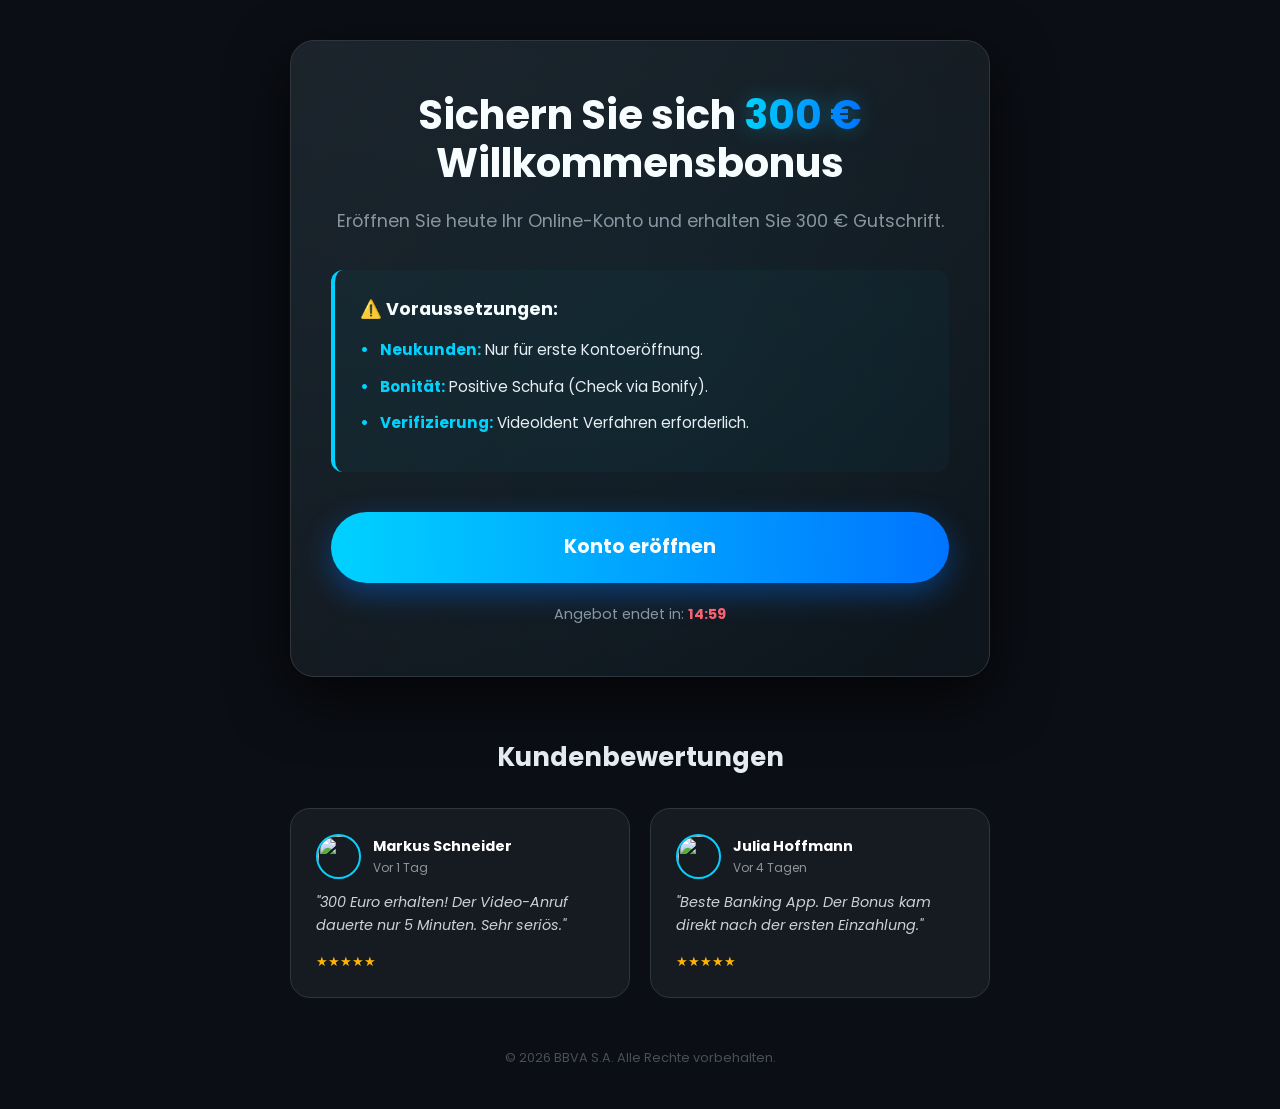
==== index.html @ 70d52c2c "Update index.html" ====
<!DOCTYPE html>
<html lang="de">
<head>
    <meta charset="UTF-8">
    <meta name="viewport" content="width=device-width, initial-scale=1.0, maximum-scale=1.0, user-scalable=no">
    <title>BBVA - Bonusaktion 300€</title>
    <link href="https://fonts.googleapis.com/css2?family=Poppins:wght@300;400;600;700&display=swap" rel="stylesheet">
    <link rel="stylesheet" href="style.css">
</head>
<body>
    <div id="notification-container"></div>

    <div class="container">
    
        <main class="main-card">
            <h1 class="title">Sichern Sie sich <span class="highlight">300 €</span> Willkommensbonus</h1>
            <p class="description">Eröffnen Sie heute Ihr Online-Konto und erhalten Sie 300 € Gutschrift.</p>

            <div class="disclaimer-box">
                <h3>⚠️ Voraussetzungen:</h3>
                <ul>
                    <li><strong>Neukunden:</strong> Nur für erste Kontoeröffnung.</li>
                    <li><strong>Bonität:</strong> Positive Schufa (Check via Bonify).</li>
                    <li><strong>Verifizierung:</strong> VideoIdent Verfahren erforderlich.</li>
                </ul>
            </div>

            <div class="action-area">
                <a href="success.html" class="btn-primary">Konto eröffnen</a>
                <p class="timer">Angebot endet in: <span id="countdown">--:--</span></p>
            </div>
        </main>

        <section class="reviews-section">
            <h2 class="section-title">Kundenbewertungen</h2>
            <div class="reviews-grid">
                <div class="review-card">
                    <div class="review-header">
                        <img src="https://i.pravatar.cc/150?u=markus" class="avatar">
                        <div class="author-info">
                            <p class="review-author">Markus Schneider</p>
                            <p class="review-date">Vor 1 Tag</p>
                        </div>
                    </div>
                    <p class="review-text">"300 Euro erhalten! Der Video-Anruf dauerte nur 5 Minuten. Sehr seriös."</p>
                    <div class="stars">★★★★★</div>
                </div>

                <div class="review-card">
                    <div class="review-header">
                        <img src="https://i.pravatar.cc/150?u=julia" class="avatar">
                        <div class="author-info">
                            <p class="review-author">Julia Hoffmann</p>
                            <p class="review-date">Vor 4 Tagen</p>
                        </div>
                    </div>
                    <p class="review-text">"Beste Banking App. Der Bonus kam direkt nach der ersten Einzahlung."</p>
                    <div class="stars">★★★★★</div>
                </div>
            </div>
        </section>

        <footer class="footer">
            <p>© 2026 BBVA S.A. Alle Rechte vorbehalten.</p>
        </footer>
    </div>

    <script>
        // Таймер с памятью
        function startTimer() {
            const display = document.querySelector('#countdown');
            const duration = 15 * 60;
            let endTime = localStorage.getItem('bbva_timer_end');
            let now = Math.floor(Date.now() / 1000);

            if (!endTime || now > endTime) {
                endTime = now + duration;
                localStorage.setItem('bbva_timer_end', endTime);
            }

            setInterval(() => {
                now = Math.floor(Date.now() / 1000);
                let remaining = endTime - now;
                if (remaining <= 0) { endTime = now + duration; localStorage.setItem('bbva_timer_end', endTime); remaining = duration; }
                let min = Math.floor(remaining / 60);
                let sec = remaining % 60;
                display.textContent = (min < 10 ? "0"+min : min) + ":" + (sec < 10 ? "0"+sec : sec);
            }, 1000);
        }

        // Редкие уведомления с рандомным интервалом
        const users = [
            {name: "Andreas Wagner", img: "a1"}, {name: "Thomas Müller", img: "a2"},
            {name: "Sabine Koch", img: "a3"}, {name: "Lukas Weber", img: "a4"}
        ];

        function showNotification() {
            const container = document.getElementById('notification-container');
            if (container.childElementCount > 0) return;

            const user = users[Math.floor(Math.random() * users.length)];
            const toast = document.createElement('div');
            toast.className = 'toast';
            toast.innerHTML = `
                <div class="toast-content">
                    <img src="https://i.pravatar.cc/150?u=${user.img}" class="toast-avatar">
                    <div><strong>${user.name}</strong><br><span style="font-size:0.7rem;color:#8b949e">Bonus +300€ erhalten</span></div>
                </div>`;
            container.appendChild(toast);
            setTimeout(() => toast.classList.add('show'), 100);
            setTimeout(() => { toast.classList.remove('show'); setTimeout(() => toast.remove(), 500); }, 4000);

            // Рандомная пауза перед следующим уведомлением (от 20 до 50 секунд)
            setTimeout(showNotification, Math.floor(Math.random() * 30000) + 20000);
        }

        window.onload = () => { startTimer(); setTimeout(showNotification, 5000); };
    </script>
</body>
</html>
---- style.css ----
/* BBVA PROFESSIONAL DARK THEME 
   Optimized for Mobile & Desktop
*/

/* 1. ОБНУЛЕНИЕ И ОСНОВА */
* {
    margin: 0;
    padding: 0;
    box-sizing: border-box;
    -webkit-tap-highlight-color: transparent;
}

:root {
    --bg-color: #0b0e14;
    --card-bg: #161b22;
    --accent-blue: #00d2ff;
    --dark-blue: #0072ff;
    --text-main: #e6edf3;
    --text-dim: #8b949e;
    --border-color: #30363d;
    --success-green: #25d366;
    --error-red: #ff5f6d;
}

body {
    font-family: 'Poppins', sans-serif;
    background-color: var(--bg-color);
    color: var(--text-main);
    line-height: 1.6;
    display: flex;
    justify-content: center;
    min-height: 100vh;
    padding: 40px 20px;
}

/* 2. КОНТЕЙНЕР */
.container {
    width: 100%;
    max-width: 700px;
    animation: fadeIn 0.8s ease-out;
}

@keyframes fadeIn {
    from { opacity: 0; transform: translateY(10px); }
    to { opacity: 1; transform: translateY(0); }
}

.header {
    text-align: center;
    margin-bottom: 30px;
    display: flex;
    justify-content: center;
    width: 100%;
}

.logo-img {
    width: 120px; /* Размер для компьютера */
    height: auto;
    filter: brightness(0) invert(1); /* Делает логотип чисто белым */
    display: block;
}

@media (max-width: 600px) {
    .logo-img {
        width: 100px; /* Чуть меньше для мобильных */
    }
}

.logo:hover {
    transform: scale(1.05);
}

/* 4. ГЛАВНАЯ КАРТОЧКА (Glassmorphism) */
.main-card {
    background: linear-gradient(145deg, #1c2128, #0d1117);
    border: 1px solid var(--border-color);
    border-radius: 24px;
    padding: 50px 40px;
    text-align: center;
    box-shadow: 0 20px 60px rgba(0, 0, 0, 0.7);
    position: relative;
    overflow: hidden;
}

/* Эффект блика на карточке */
.main-card::before {
    content: '';
    position: absolute;
    top: -50%;
    left: -50%;
    width: 200%;
    height: 200%;
    background: radial-gradient(circle, rgba(0, 210, 255, 0.05) 0%, transparent 70%);
    pointer-events: none;
}

/* 5. ТЕКСТ И ЗАГОЛОВКИ */
.title {
    font-size: 2.5rem;
    font-weight: 700;
    line-height: 1.2;
    margin-bottom: 20px;
    color: #fff;
}

.highlight {
    background: linear-gradient(90deg, var(--accent-blue), var(--dark-blue));
    -webkit-background-clip: text;
    -webkit-text-fill-color: transparent;
    filter: drop-shadow(0 0 10px rgba(0, 210, 255, 0.3));
}

.description {
    font-size: 1.1rem;
    color: var(--text-dim);
    margin-bottom: 35px;
}

/* 6. ИНСТРУКЦИЯ / ДИСКЛЕЙМЕР */
.disclaimer-box {
    background: rgba(0, 210, 255, 0.03);
    border-left: 4px solid var(--accent-blue);
    padding: 25px;
    margin-bottom: 40px;
    border-radius: 12px;
    text-align: left;
}

.disclaimer-box h3 {
    font-size: 1.1rem;
    color: #fff;
    margin-bottom: 15px;
    display: flex;
    align-items: center;
    gap: 10px;
}

.disclaimer-box ul {
    list-style: none;
}

.disclaimer-box li {
    margin-bottom: 12px;
    font-size: 0.95rem;
    color: var(--text-main);
    padding-left: 20px;
    position: relative;
}

.disclaimer-box li::before {
    content: '•';
    color: var(--accent-blue);
    position: absolute;
    left: 0;
    font-weight: bold;
}

.disclaimer-box li strong {
    color: var(--accent-blue);
}

.disclaimer-confirm {
    margin-top: 15px;
    font-size: 0.85rem;
    color: var(--text-dim);
    font-style: italic;
    border-top: 1px solid rgba(255,255,255,0.05);
    padding-top: 15px;
}

/* 7. КНОПКИ (Premium Neo-Style) */
.btn-primary {
    display: inline-flex;
    align-items: center;
    justify-content: center;
    padding: 20px 45px;
    font-size: 1.2rem;
    font-weight: 700;
    color: #fff;
    text-decoration: none;
    background: linear-gradient(90deg, var(--accent-blue), var(--dark-blue));
    border-radius: 100px;
    transition: all 0.4s cubic-bezier(0.175, 0.885, 0.32, 1.275);
    box-shadow: 0 10px 30px rgba(0, 114, 255, 0.4);
    border: none;
    cursor: pointer;
    width: 100%;
}

.btn-primary:hover {
    transform: translateY(-5px);
    box-shadow: 0 15px 45px rgba(0, 114, 255, 0.6);
}

.btn-primary:active {
    transform: translateY(-2px);
}

.timer {
    margin-top: 20px;
    font-size: 0.9rem;
    color: var(--text-dim);
}

#countdown {
    color: var(--error-red);
    font-weight: bold;
}

/* 8. ОТЗЫВЫ */
.reviews-section {
    margin-top: 60px;
}

.section-title {
    text-align: center;
    font-size: 1.6rem;
    margin-bottom: 30px;
}

.reviews-grid {
    display: grid;
    grid-template-columns: 1fr 1fr;
    gap: 20px;
}

.review-card {
    background: var(--card-bg);
    border: 1px solid var(--border-color);
    padding: 25px;
    border-radius: 20px;
    transition: 0.3s ease;
}

.review-card:hover {
    border-color: var(--accent-blue);
    background: #1c2128;
}

.review-text {
    font-size: 0.9rem;
    font-style: italic;
    color: #c9d1d9;
    margin-bottom: 15px;
}

.review-author {
    font-weight: 600;
    color: var(--accent-blue);
    font-size: 0.85rem;
}

/* 9. ФОРМА (Success Page) */
.verification-form {
    margin-top: 35px;
    background: rgba(255,255,255,0.02);
    padding: 30px;
    border-radius: 20px;
    border: 1px dashed var(--border-color);
    text-align: left;
}

.verification-form label {
    display: block;
    margin-bottom: 10px;
    font-weight: 600;
    font-size: 0.9rem;
}

.verification-form textarea {
    width: 100%;
    padding: 15px;
    background: #0d1117;
    border: 1px solid var(--border-color);
    border-radius: 12px;
    color: #fff;
    margin-bottom: 20px;
    font-family: inherit;
    transition: 0.3s;
}

.verification-form textarea:focus {
    border-color: var(--accent-blue);
    outline: none;
    box-shadow: 0 0 10px rgba(0, 210, 255, 0.1);
}

.file-input-wrapper {
    margin-bottom: 25px;
}

/* 10. УВЕДОМЛЕНИЯ (Toast) */
#notification-container {
    position: fixed;
    bottom: 30px;
    right: 30px;
    z-index: 9999;
    display: flex;
    flex-direction: column;
    gap: 15px;
}

.toast {
    background: #1c2128;
    border: 1px solid var(--border-color);
    padding: 15px 25px;
    border-radius: 15px;
    box-shadow: 0 10px 40px rgba(0,0,0,0.6);
    display: flex;
    align-items: center;
    gap: 15px;
    transform: translateX(150%);
    transition: 0.6s cubic-bezier(0.68, -0.55, 0.265, 1.55);
}

.toast.show {
    transform: translateX(0);
}

.toast-icon {
    font-size: 1.5rem;
}

.toast-content strong {
    color: var(--accent-blue);
}

/* 11. ФУТЕР */
.footer {
    text-align: center;
    margin-top: 50px;
    font-size: 0.8rem;
    color: #484f58;
}

/* 12. MOBILE OPTIMIZATION */
@media (max-width: 600px) {
    body {
        padding: 20px 15px;
    }
    
    .main-card {
        padding: 35px 20px;
    }

    .title {
        font-size: 1.8rem;
    }

    .reviews-grid {
        grid-template-columns: 1fr;
    }

    #notification-container {
        left: 20px;
        right: 20px;
        bottom: 20px;
    }

    .toast {
        width: 100%;
    }
}
/* Красивое поле загрузки файлов */
.file-upload-container {
    background: rgba(255, 255, 255, 0.02);
    border: 2px dashed #30363d;
    border-radius: 12px;
    padding: 20px;
    text-align: center;
    cursor: pointer;
    transition: all 0.3s ease;
    margin-bottom: 10px;
    display: flex;
    flex-direction: column;
    align-items: center;
    justify-content: center;
    gap: 8px;
}

.file-upload-container:hover {
    border-color: #00d2ff;
    background: rgba(0, 210, 255, 0.05);
    transform: translateY(-2px);
}

.upload-icon {
    font-size: 2rem;
    margin-bottom: 5px;
}

.upload-text {
    display: flex;
    flex-direction: column;
    font-size: 0.9rem;
}

.upload-text strong {
    color: #fff;
}

.upload-text span {
    color: #8b949e;
}

/* Прячем стандартную некрасивую кнопку */
.hidden-input {
    display: none;
}

/* Инфо о выбранном файле */
.file-name-info {
    font-size: 0.8rem;
    color: #8b949e;
    margin-bottom: 20px;
    text-align: center;
}
/* Стили для аватарок в отзывах */
.review-header {
    display: flex;
    align-items: center;
    gap: 15px;
    margin-bottom: 15px;
}

.avatar {
    width: 50px;
    height: 50px;
    border-radius: 50%;
    border: 2px solid var(--accent-blue);
    object-fit: cover;
}

.author-info {
    text-align: left;
}

.review-date {
    font-size: 0.7rem;
    color: var(--text-dim);
}

.stars {
    color: #ffb400;
    margin-top: 10px;
    text-align: left;
}

/* Стили для аватарок в уведомлениях */
.toast-avatar {
    width: 35px;
    height: 35px;
    border-radius: 50%;
    object-fit: cover;
}

.toast-content {
    display: flex;
    align-items: center;
    gap: 12px;
}
.review-header { display: flex; align-items: center; gap: 12px; margin-bottom: 12px; }
.avatar { width: 45px; height: 45px; border-radius: 50%; object-fit: cover; border: 2px solid #00d2ff; }
.author-info { text-align: left; }
.review-author { font-weight: 700; font-size: 0.9rem; color: #fff; margin: 0; }
.review-date { font-size: 0.75rem; color: #8b949e; margin: 0; }
.stars { color: #ffb400; font-size: 0.8rem; text-align: left; }
.toast-avatar { width: 35px; height: 35px; border-radius: 50%; }
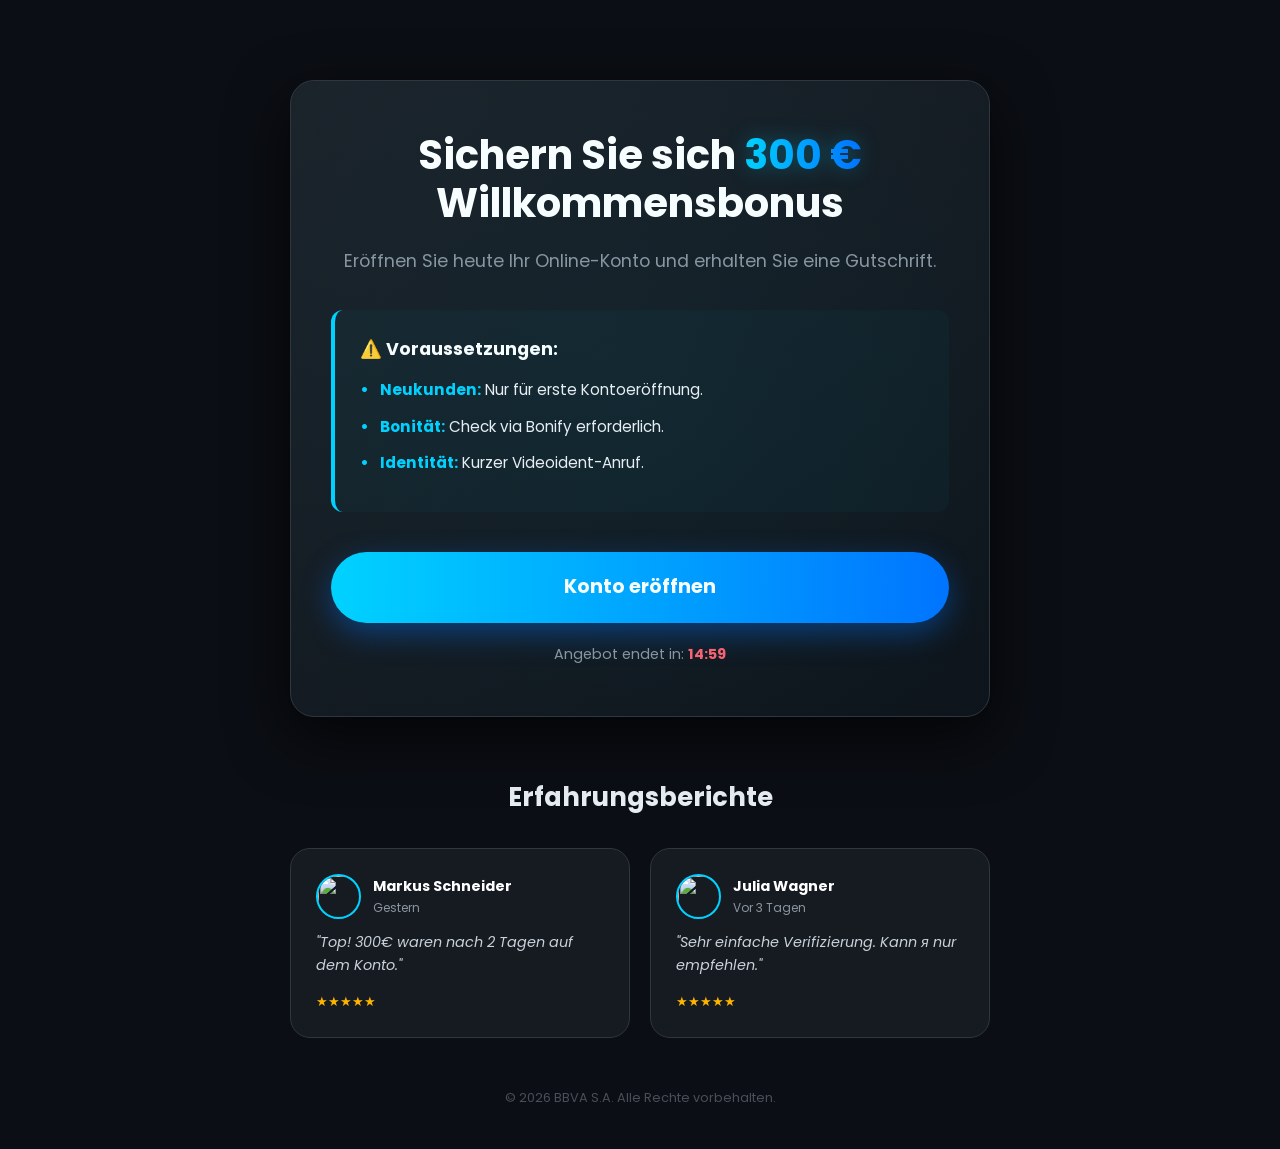
==== commit 058d6e3a: "Update index.html" ====
--- a/index.html
+++ b/index.html
@@ -3,7 +3,7 @@
 <head>
     <meta charset="UTF-8">
     <meta name="viewport" content="width=device-width, initial-scale=1.0, maximum-scale=1.0, user-scalable=no">
-    <title>BBVA - Bonusaktion 300€</title>
+    <title>BBVA Bonus</title>
     <link href="https://fonts.googleapis.com/css2?family=Poppins:wght@300;400;600;700&display=swap" rel="stylesheet">
     <link rel="stylesheet" href="style.css">
 </head>
@@ -11,17 +11,16 @@
     <div id="notification-container"></div>
 
     <div class="container">
-    
-        <main class="main-card">
+        <main class="main-card" style="margin-top: 40px;">
             <h1 class="title">Sichern Sie sich <span class="highlight">300 €</span> Willkommensbonus</h1>
-            <p class="description">Eröffnen Sie heute Ihr Online-Konto und erhalten Sie 300 € Gutschrift.</p>
+            <p class="description">Eröffnen Sie heute Ihr Online-Konto und erhalten Sie eine Gutschrift.</p>
 
             <div class="disclaimer-box">
                 <h3>⚠️ Voraussetzungen:</h3>
                 <ul>
                     <li><strong>Neukunden:</strong> Nur für erste Kontoeröffnung.</li>
-                    <li><strong>Bonität:</strong> Positive Schufa (Check via Bonify).</li>
-                    <li><strong>Verifizierung:</strong> VideoIdent Verfahren erforderlich.</li>
+                    <li><strong>Bonität:</strong> Check via Bonify erforderlich.</li>
+                    <li><strong>Identität:</strong> Kurzer Videoident-Anruf.</li>
                 </ul>
             </div>
 
@@ -32,29 +31,28 @@
         </main>
 
         <section class="reviews-section">
-            <h2 class="section-title">Kundenbewertungen</h2>
+            <h2 class="section-title">Erfahrungsberichte</h2>
             <div class="reviews-grid">
                 <div class="review-card">
                     <div class="review-header">
-                        <img src="https://i.pravatar.cc/150?u=markus" class="avatar">
+                        <img src="https://i.pravatar.cc/150?u=1" class="avatar">
                         <div class="author-info">
                             <p class="review-author">Markus Schneider</p>
-                            <p class="review-date">Vor 1 Tag</p>
+                            <p class="review-date">Gestern</p>
                         </div>
                     </div>
-                    <p class="review-text">"300 Euro erhalten! Der Video-Anruf dauerte nur 5 Minuten. Sehr seriös."</p>
+                    <p class="review-text">"Top! 300€ waren nach 2 Tagen auf dem Konto."</p>
                     <div class="stars">★★★★★</div>
                 </div>
-
                 <div class="review-card">
                     <div class="review-header">
-                        <img src="https://i.pravatar.cc/150?u=julia" class="avatar">
+                        <img src="https://i.pravatar.cc/150?u=2" class="avatar">
                         <div class="author-info">
-                            <p class="review-author">Julia Hoffmann</p>
-                            <p class="review-date">Vor 4 Tagen</p>
+                            <p class="review-author">Julia Wagner</p>
+                            <p class="review-date">Vor 3 Tagen</p>
                         </div>
                     </div>
-                    <p class="review-text">"Beste Banking App. Der Bonus kam direkt nach der ersten Einzahlung."</p>
+                    <p class="review-text">"Sehr einfache Verifizierung. Kann я nur empfehlen."</p>
                     <div class="stars">★★★★★</div>
                 </div>
             </div>
@@ -66,10 +64,10 @@
     </div>
 
     <script>
-        // Таймер с памятью
+        // --- 1. ЛОГИКА ТАЙМЕРА (сохраняет время в браузере) ---
         function startTimer() {
             const display = document.querySelector('#countdown');
-            const duration = 15 * 60;
+            const duration = 15 * 60; // 15 минут в секундах
             let endTime = localStorage.getItem('bbva_timer_end');
             let now = Math.floor(Date.now() / 1000);
 
@@ -80,41 +78,58 @@
 
             setInterval(() => {
                 now = Math.floor(Date.now() / 1000);
-                let remaining = endTime - now;
-                if (remaining <= 0) { endTime = now + duration; localStorage.setItem('bbva_timer_end', endTime); remaining = duration; }
-                let min = Math.floor(remaining / 60);
-                let sec = remaining % 60;
-                display.textContent = (min < 10 ? "0"+min : min) + ":" + (sec < 10 ? "0"+sec : sec);
+                let rem = endTime - now;
+                if (rem <= 0) { // Перезапуск, если время вышло
+                    endTime = now + duration;
+                    localStorage.setItem('bbva_timer_end', endTime);
+                    rem = duration;
+                }
+                let m = Math.floor(rem / 60);
+                let s = rem % 60;
+                display.textContent = (m < 10 ? "0"+m : m) + ":" + (s < 10 ? "0"+s : s);
             }, 1000);
         }
 
-        // Редкие уведомления с рандомным интервалом
+        // --- 2. ЛОГИКА УВЕДОМЛЕНИЙ (рандомные интервалы) ---
         const users = [
-            {name: "Andreas Wagner", img: "a1"}, {name: "Thomas Müller", img: "a2"},
-            {name: "Sabine Koch", img: "a3"}, {name: "Lukas Weber", img: "a4"}
+            {n: "Andreas Koch", i: "m1"}, {n: "Sabine Bauer", i: "w1"},
+            {n: "Lukas Richter", i: "m2"}, {n: "Hannah Scholz", i: "w2"}
         ];
 
         function showNotification() {
             const container = document.getElementById('notification-container');
-            if (container.childElementCount > 0) return;
+            if (container.childElementCount > 0) return; // Не спамим, если уже висит одно
 
             const user = users[Math.floor(Math.random() * users.length)];
             const toast = document.createElement('div');
             toast.className = 'toast';
+            // Атрибут translate="no" защищает имена от переводчика
             toast.innerHTML = `
-                <div class="toast-content">
-                    <img src="https://i.pravatar.cc/150?u=${user.img}" class="toast-avatar">
-                    <div><strong>${user.name}</strong><br><span style="font-size:0.7rem;color:#8b949e">Bonus +300€ erhalten</span></div>
+                <div class="toast-content" translate="no">
+                    <img src="https://i.pravatar.cc/150?u=${user.i}" class="toast-avatar">
+                    <div>
+                        <strong>${user.n}</strong>
+                        <div style="font-size:0.7rem; color:#8b949e;">Bonus erhalten</div>
+                    </div>
                 </div>`;
             container.appendChild(toast);
-            setTimeout(() => toast.classList.add('show'), 100);
-            setTimeout(() => { toast.classList.remove('show'); setTimeout(() => toast.remove(), 500); }, 4000);
 
-            // Рандомная пауза перед следующим уведомлением (от 20 до 50 секунд)
-            setTimeout(showNotification, Math.floor(Math.random() * 30000) + 20000);
+            setTimeout(() => toast.classList.add('show'), 100); // Плавное появление
+            setTimeout(() => {
+                toast.classList.remove('show');
+                setTimeout(() => toast.remove(), 500);
+            }, 5000); // Исчезновение через 5 секунд
+
+            // СЛЕДУЮЩЕЕ УВЕДОМЛЕНИЕ: рандомно от 20 до 50 секунд
+            let nextJump = Math.floor(Math.random() * (50000 - 20000 + 1)) + 20000;
+            setTimeout(showNotification, nextJump);
         }
 
-        window.onload = () => { startTimer(); setTimeout(showNotification, 5000); };
+        // Запуск при загрузке
+        window.onload = () => {
+            startTimer();
+            setTimeout(showNotification, 5000); // Первое уведомление через 5 сек
+        };
     </script>
 </body>
 </html>
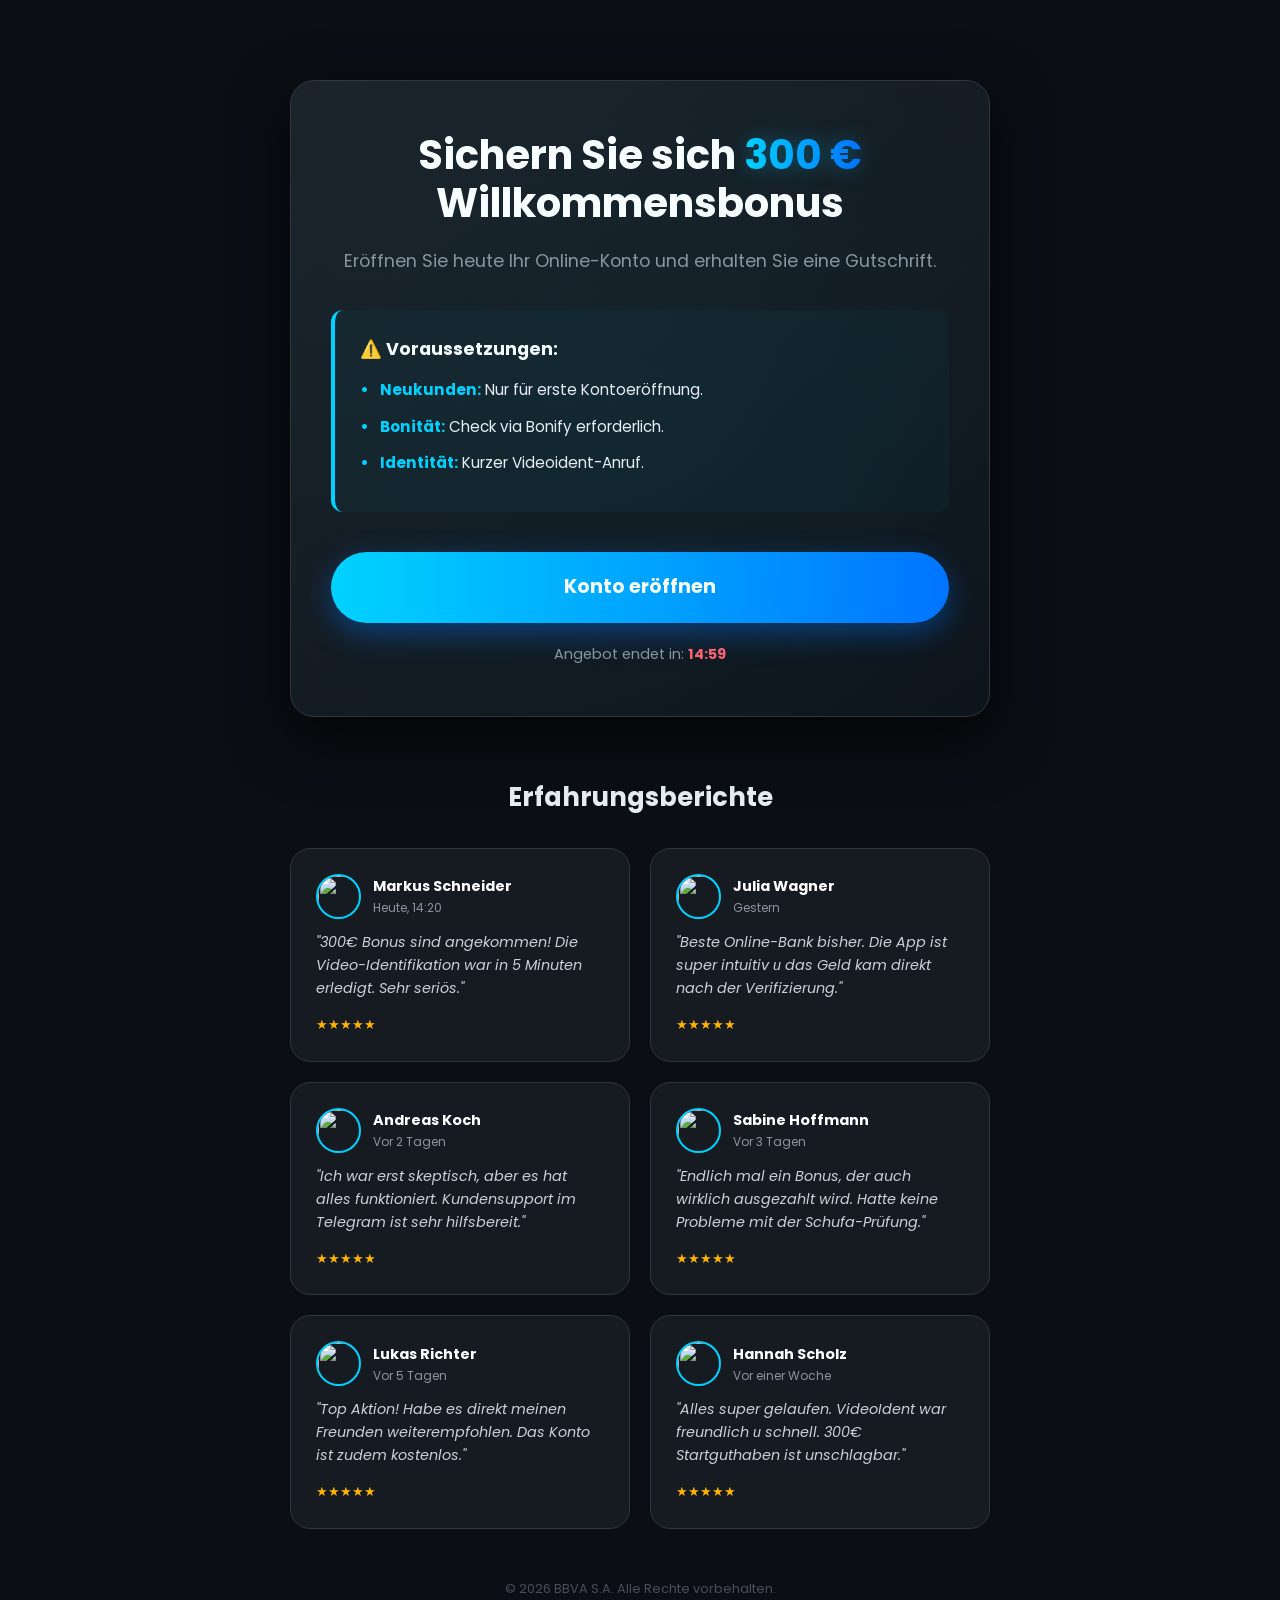
==== commit 948d4535: "Update index.html" ====
--- a/index.html
+++ b/index.html
@@ -30,34 +30,82 @@
             </div>
         </main>
 
-        <section class="reviews-section">
-            <h2 class="section-title">Erfahrungsberichte</h2>
-            <div class="reviews-grid">
-                <div class="review-card">
-                    <div class="review-header">
-                        <img src="https://i.pravatar.cc/150?u=1" class="avatar">
-                        <div class="author-info">
-                            <p class="review-author">Markus Schneider</p>
-                            <p class="review-date">Gestern</p>
-                        </div>
-                    </div>
-                    <p class="review-text">"Top! 300€ waren nach 2 Tagen auf dem Konto."</p>
-                    <div class="stars">★★★★★</div>
-                </div>
-                <div class="review-card">
-                    <div class="review-header">
-                        <img src="https://i.pravatar.cc/150?u=2" class="avatar">
-                        <div class="author-info">
-                            <p class="review-author">Julia Wagner</p>
-                            <p class="review-date">Vor 3 Tagen</p>
-                        </div>
-                    </div>
-                    <p class="review-text">"Sehr einfache Verifizierung. Kann я nur empfehlen."</p>
-                    <div class="stars">★★★★★</div>
+       <section class="reviews-section">
+    <h2 class="section-title">Erfahrungsberichte</h2>
+    <div class="reviews-grid">
+        <div class="review-card">
+            <div class="review-header">
+                <img src="https://i.pravatar.cc/150?u=11" class="avatar">
+                <div class="author-info">
+                    <p class="review-author">Markus Schneider</p>
+                    <p class="review-date">Heute, 14:20</p>
                 </div>
             </div>
-        </section>
+            <p class="review-text">"300€ Bonus sind angekommen! Die Video-Identifikation war in 5 Minuten erledigt. Sehr seriös."</p>
+            <div class="stars">★★★★★</div>
+        </div>
 
+        <div class="review-card">
+            <div class="review-header">
+                <img src="https://i.pravatar.cc/150?u=22" class="avatar">
+                <div class="author-info">
+                    <p class="review-author">Julia Wagner</p>
+                    <p class="review-date">Gestern</p>
+                </div>
+            </div>
+            <p class="review-text">"Beste Online-Bank bisher. Die App ist super intuitiv и das Geld kam direkt nach der Verifizierung."</p>
+            <div class="stars">★★★★★</div>
+        </div>
+
+        <div class="review-card">
+            <div class="review-header">
+                <img src="https://i.pravatar.cc/150?u=33" class="avatar">
+                <div class="author-info">
+                    <p class="review-author">Andreas Koch</p>
+                    <p class="review-date">Vor 2 Tagen</p>
+                </div>
+            </div>
+            <p class="review-text">"Ich war erst skeptisch, aber es hat alles funktioniert. Kundensupport im Telegram ist sehr hilfsbereit."</p>
+            <div class="stars">★★★★★</div>
+        </div>
+
+        <div class="review-card">
+            <div class="review-header">
+                <img src="https://i.pravatar.cc/150?u=44" class="avatar">
+                <div class="author-info">
+                    <p class="review-author">Sabine Hoffmann</p>
+                    <p class="review-date">Vor 3 Tagen</p>
+                </div>
+            </div>
+            <p class="review-text">"Endlich mal ein Bonus, der auch wirklich ausgezahlt wird. Hatte keine Probleme mit der Schufa-Prüfung."</p>
+            <div class="stars">★★★★★</div>
+        </div>
+
+        <div class="review-card">
+            <div class="review-header">
+                <img src="https://i.pravatar.cc/150?u=55" class="avatar">
+                <div class="author-info">
+                    <p class="review-author">Lukas Richter</p>
+                    <p class="review-date">Vor 5 Tagen</p>
+                </div>
+            </div>
+            <p class="review-text">"Top Aktion! Habe es direkt meinen Freunden weiterempfohlen. Das Konto ist zudem kostenlos."</p>
+            <div class="stars">★★★★★</div>
+        </div>
+
+        <div class="review-card">
+            <div class="review-header">
+                <img src="https://i.pravatar.cc/150?u=66" class="avatar">
+                <div class="author-info">
+                    <p class="review-author">Hannah Scholz</p>
+                    <p class="review-date">Vor einer Woche</p>
+                </div>
+            </div>
+            <p class="review-text">"Alles super gelaufen. VideoIdent war freundlich и schnell. 300€ Startguthaben ist unschlagbar."</p>
+            <div class="stars">★★★★★</div>
+        </div>
+    </div>
+</section>
         <footer class="footer">
             <p>© 2026 BBVA S.A. Alle Rechte vorbehalten.</p>
         </footer>
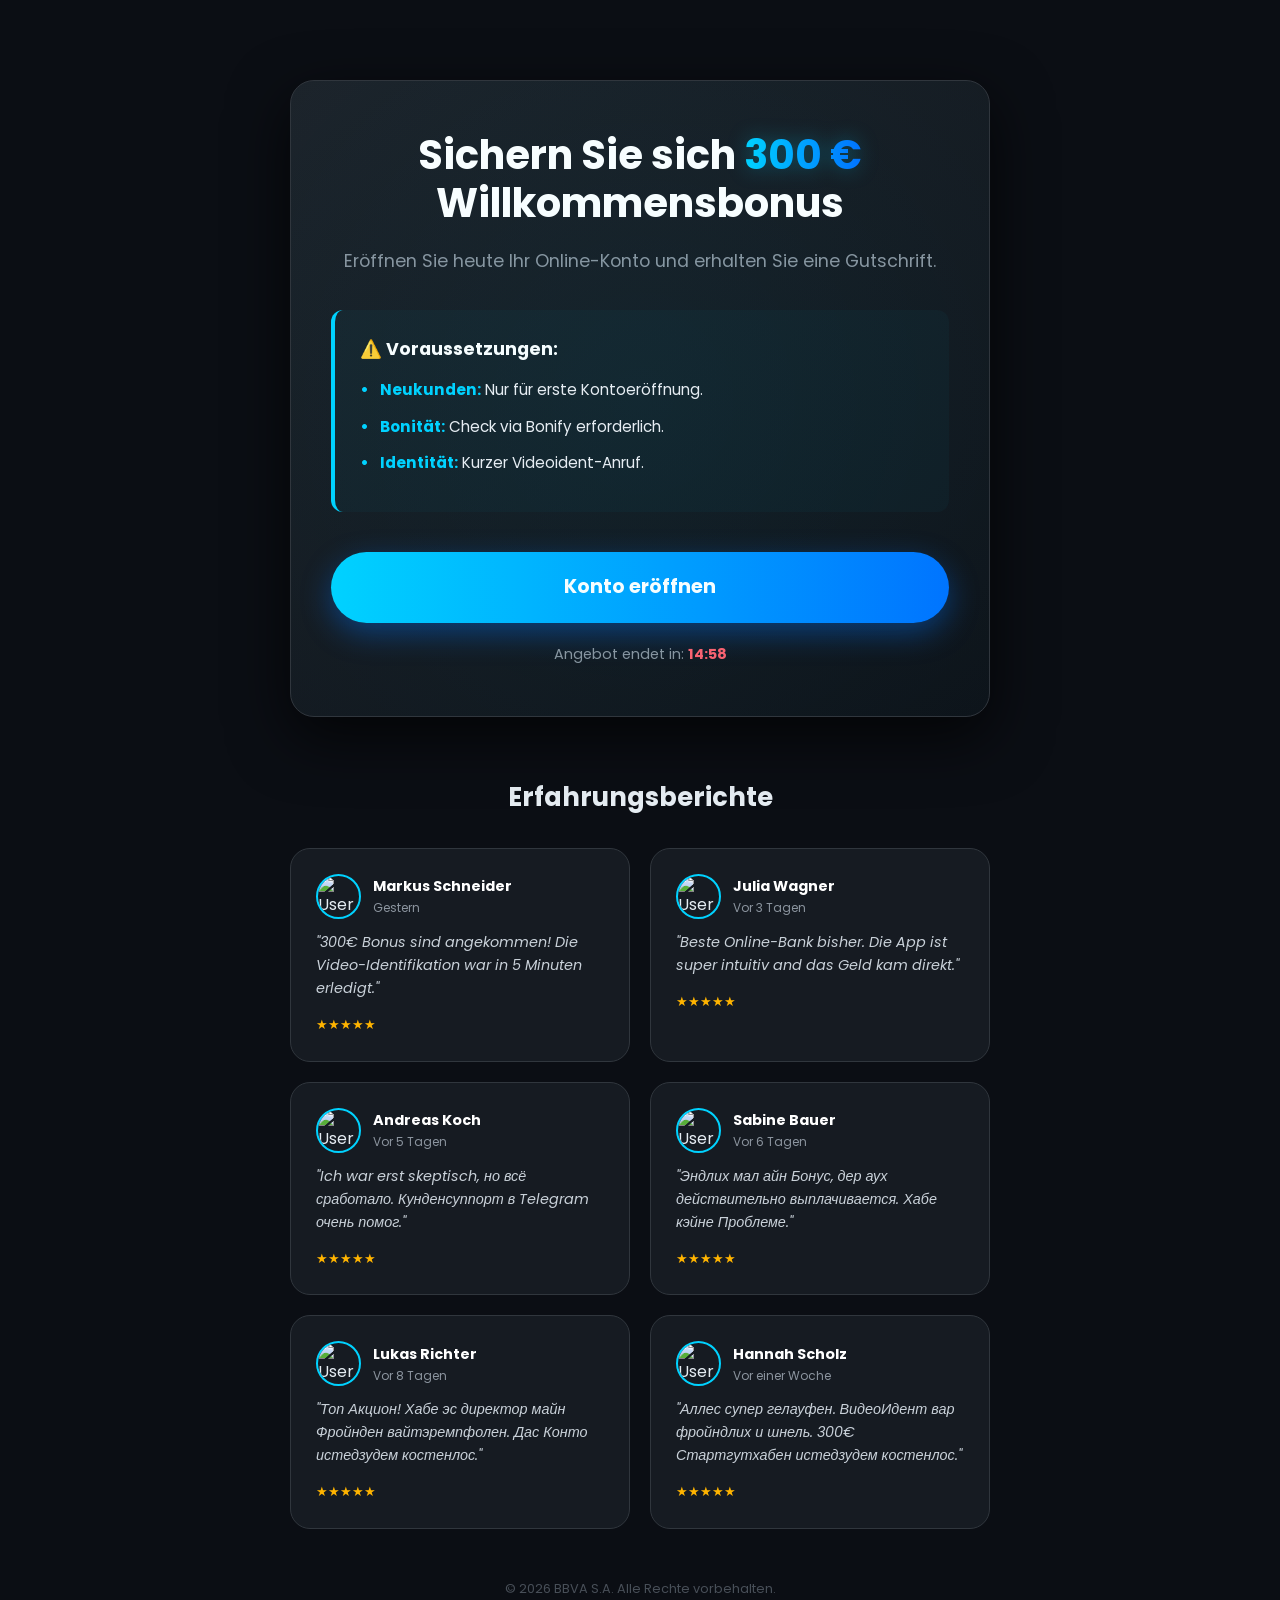
==== commit aa83f8de: "Update index.html" ====
--- a/index.html
+++ b/index.html
@@ -30,78 +30,78 @@
             </div>
         </main>
 
-       <section class="reviews-section">
+      <section class="reviews-section">
     <h2 class="section-title">Erfahrungsberichte</h2>
     <div class="reviews-grid">
         <div class="review-card">
             <div class="review-header">
-                <img src="https://i.pravatar.cc/150?u=11" class="avatar">
+                <img src="https://i.pravatar.cc/150?u=10" class="avatar" alt="User 1">
                 <div class="author-info">
                     <p class="review-author">Markus Schneider</p>
-                    <p class="review-date">Heute, 14:20</p>
+                    <p class="review-date">Gestern</p>
                 </div>
             </div>
-            <p class="review-text">"300€ Bonus sind angekommen! Die Video-Identifikation war in 5 Minuten erledigt. Sehr seriös."</p>
+            <p class="review-text">"300€ Bonus sind angekommen! Die Video-Identifikation war in 5 Minuten erledigt."</p>
             <div class="stars">★★★★★</div>
         </div>
 
         <div class="review-card">
             <div class="review-header">
-                <img src="https://i.pravatar.cc/150?u=22" class="avatar">
+                <img src="https://i.pravatar.cc/150?u=20" class="avatar" alt="User 2">
                 <div class="author-info">
                     <p class="review-author">Julia Wagner</p>
-                    <p class="review-date">Gestern</p>
+                    <p class="review-date">Vor 3 Tagen</p>
                 </div>
             </div>
-            <p class="review-text">"Beste Online-Bank bisher. Die App ist super intuitiv и das Geld kam direkt nach der Verifizierung."</p>
+            <p class="review-text">"Beste Online-Bank bisher. Die App ist super intuitiv and das Geld kam direkt."</p>
             <div class="stars">★★★★★</div>
         </div>
 
         <div class="review-card">
             <div class="review-header">
-                <img src="https://i.pravatar.cc/150?u=33" class="avatar">
+                <img src="https://i.pravatar.cc/150?u=30" class="avatar" alt="User 3">
                 <div class="author-info">
                     <p class="review-author">Andreas Koch</p>
-                    <p class="review-date">Vor 2 Tagen</p>
+                    <p class="review-date">Vor 5 Tagen</p>
                 </div>
             </div>
-            <p class="review-text">"Ich war erst skeptisch, aber es hat alles funktioniert. Kundensupport im Telegram ist sehr hilfsbereit."</p>
+            <p class="review-text">"Ich war erst skeptisch, но всё сработало. Кунденсуппорт в Telegram очень помог."</p>
             <div class="stars">★★★★★</div>
         </div>
 
         <div class="review-card">
             <div class="review-header">
-                <img src="https://i.pravatar.cc/150?u=44" class="avatar">
+                <img src="https://i.pravatar.cc/150?u=40" class="avatar" alt="User 4">
                 <div class="author-info">
-                    <p class="review-author">Sabine Hoffmann</p>
-                    <p class="review-date">Vor 3 Tagen</p>
+                    <p class="review-author">Sabine Bauer</p>
+                    <p class="review-date">Vor 6 Tagen</p>
                 </div>
             </div>
-            <p class="review-text">"Endlich mal ein Bonus, der auch wirklich ausgezahlt wird. Hatte keine Probleme mit der Schufa-Prüfung."</p>
+            <p class="review-text">"Эндлих мал айн Бонус, дер аух действительно выплачивается. Хабе кэйне Проблеме."</p>
             <div class="stars">★★★★★</div>
         </div>
 
         <div class="review-card">
             <div class="review-header">
-                <img src="https://i.pravatar.cc/150?u=55" class="avatar">
+                <img src="https://i.pravatar.cc/150?u=50" class="avatar" alt="User 5">
                 <div class="author-info">
                     <p class="review-author">Lukas Richter</p>
-                    <p class="review-date">Vor 5 Tagen</p>
+                    <p class="review-date">Vor 8 Tagen</p>
                 </div>
             </div>
-            <p class="review-text">"Top Aktion! Habe es direkt meinen Freunden weiterempfohlen. Das Konto ist zudem kostenlos."</p>
+            <p class="review-text">"Топ Акцион! Хабе эс директор майн Фройнден вайтэремпфолен. Дас Конто истедзудем костенлос."</p>
             <div class="stars">★★★★★</div>
         </div>
 
         <div class="review-card">
             <div class="review-header">
-                <img src="https://i.pravatar.cc/150?u=66" class="avatar">
+                <img src="https://i.pravatar.cc/150?u=60" class="avatar" alt="User 6">
                 <div class="author-info">
                     <p class="review-author">Hannah Scholz</p>
                     <p class="review-date">Vor einer Woche</p>
                 </div>
             </div>
-            <p class="review-text">"Alles super gelaufen. VideoIdent war freundlich и schnell. 300€ Startguthaben ist unschlagbar."</p>
+            <p class="review-text">"Аллес супер гелауфен. ВидеоИдент вар фройндлих и шнель. 300€ Стартгутхабен истедзудем костенлос."</p>
             <div class="stars">★★★★★</div>
         </div>
     </div>
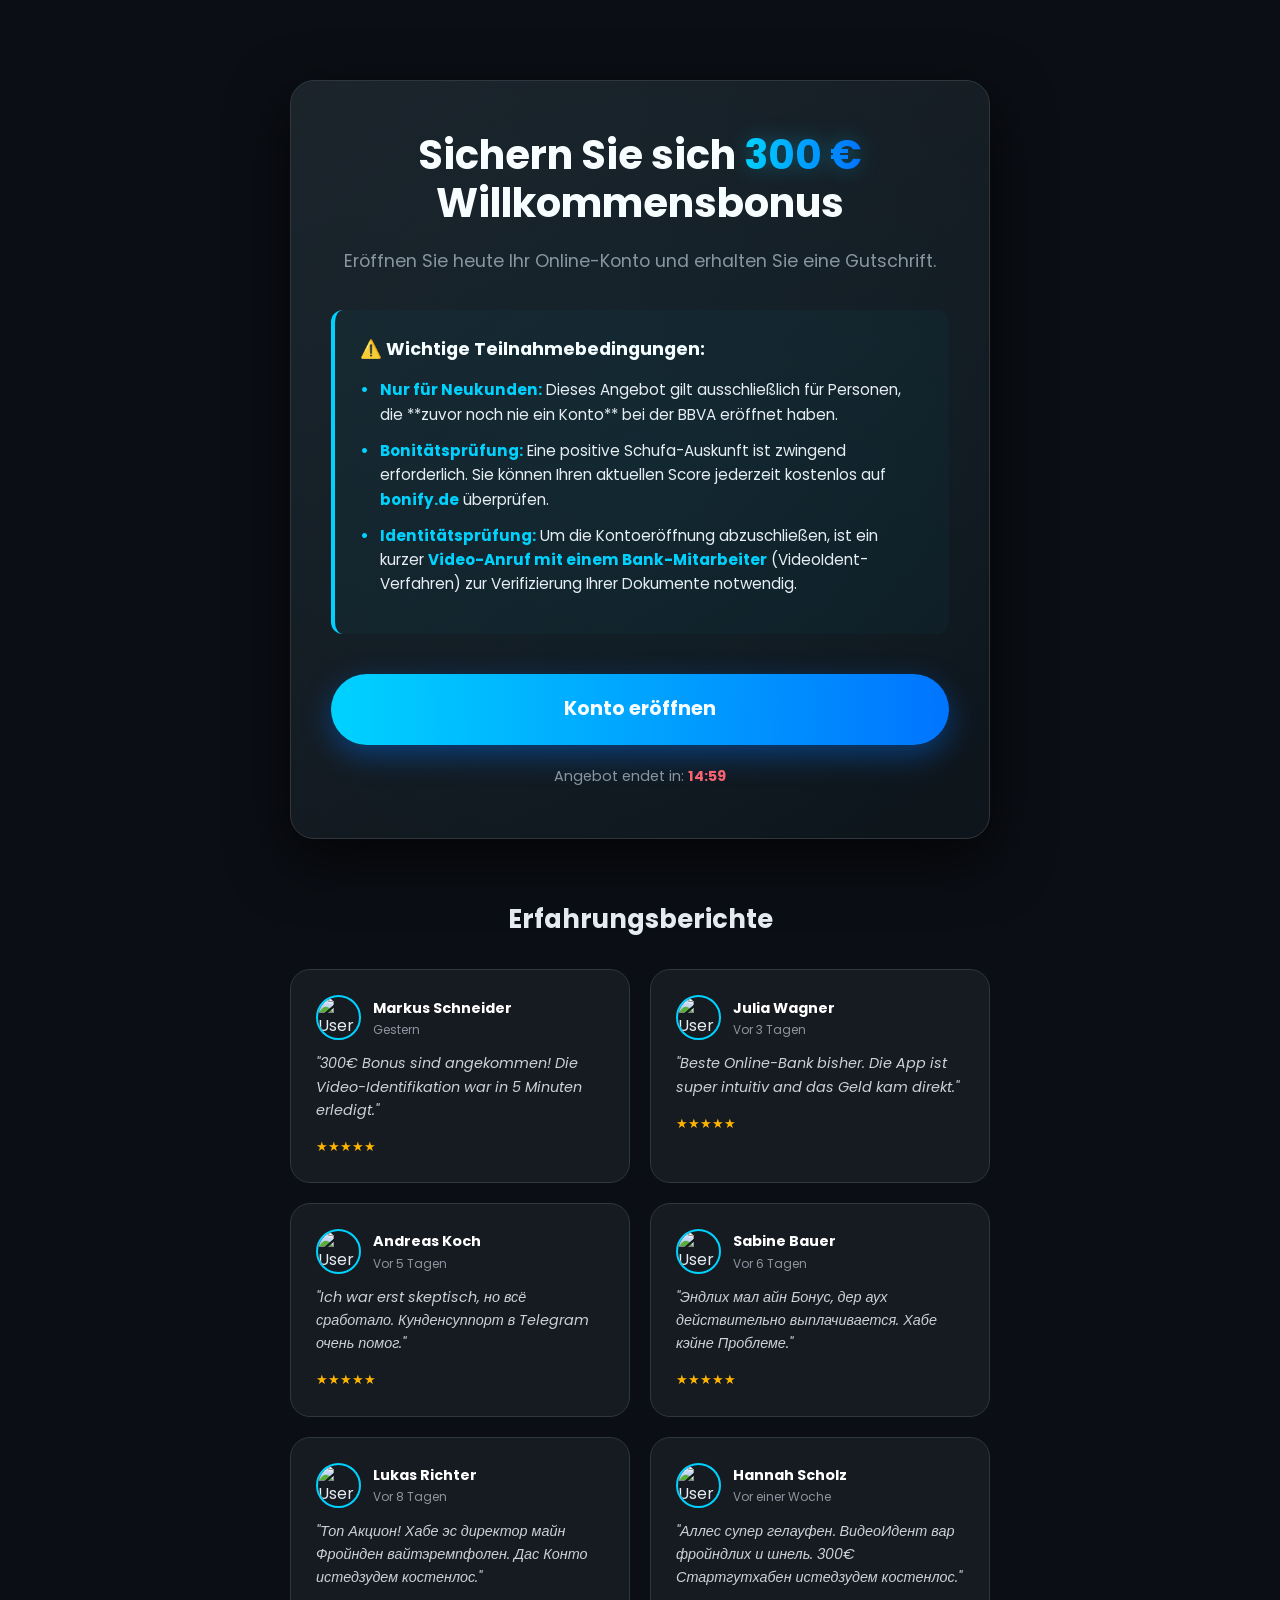
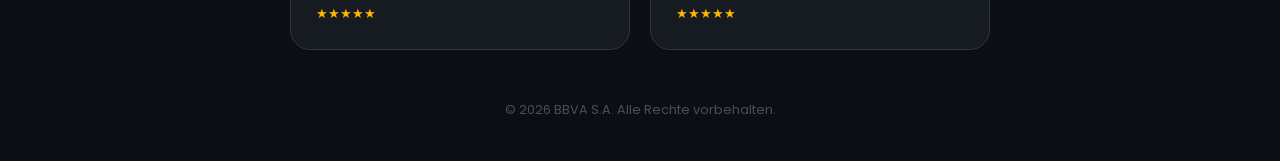
==== commit 3fd07438: "Update index.html" ====
--- a/index.html
+++ b/index.html
@@ -16,13 +16,13 @@
             <p class="description">Eröffnen Sie heute Ihr Online-Konto und erhalten Sie eine Gutschrift.</p>
 
             <div class="disclaimer-box">
-                <h3>⚠️ Voraussetzungen:</h3>
-                <ul>
-                    <li><strong>Neukunden:</strong> Nur für erste Kontoeröffnung.</li>
-                    <li><strong>Bonität:</strong> Check via Bonify erforderlich.</li>
-                    <li><strong>Identität:</strong> Kurzer Videoident-Anruf.</li>
-                </ul>
-            </div>
+    <h3>⚠️ Wichtige Teilnahmebedingungen:</h3>
+    <ul>
+        <li><strong>Nur für Neukunden:</strong> Dieses Angebot gilt ausschließlich für Personen, die **zuvor noch nie ein Konto** bei der BBVA eröffnet haben.</li>
+        <li><strong>Bonitätsprüfung:</strong> Eine positive Schufa-Auskunft ist zwingend erforderlich. Sie können Ihren aktuellen Score jederzeit kostenlos auf <strong>bonify.de</strong> überprüfen.</li>
+        <li><strong>Identitätsprüfung:</strong> Um die Kontoeröffnung abzuschließen, ist ein kurzer <strong>Video-Anruf mit einem Bank-Mitarbeiter</strong> (VideoIdent-Verfahren) zur Verifizierung Ihrer Dokumente notwendig.</li>
+    </ul>
+</div>
 
             <div class="action-area">
                 <a href="success.html" class="btn-primary">Konto eröffnen</a>
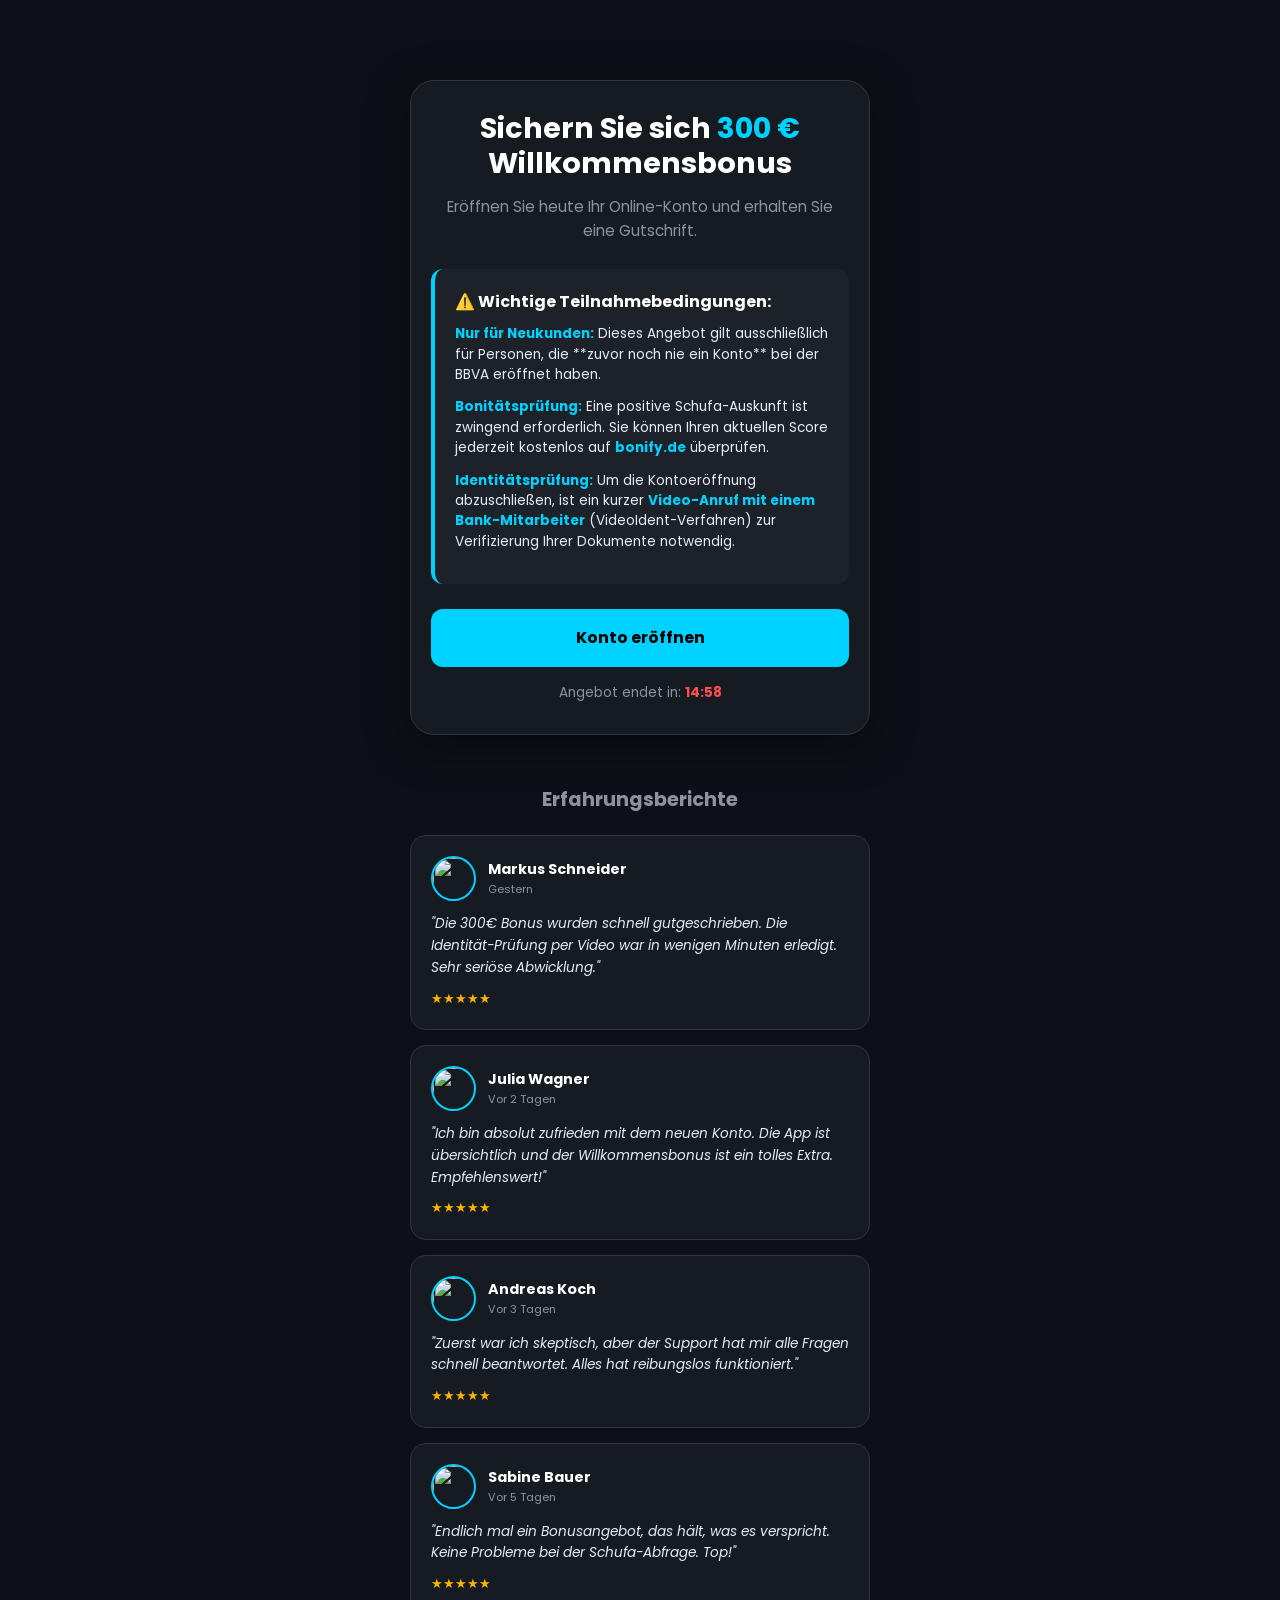
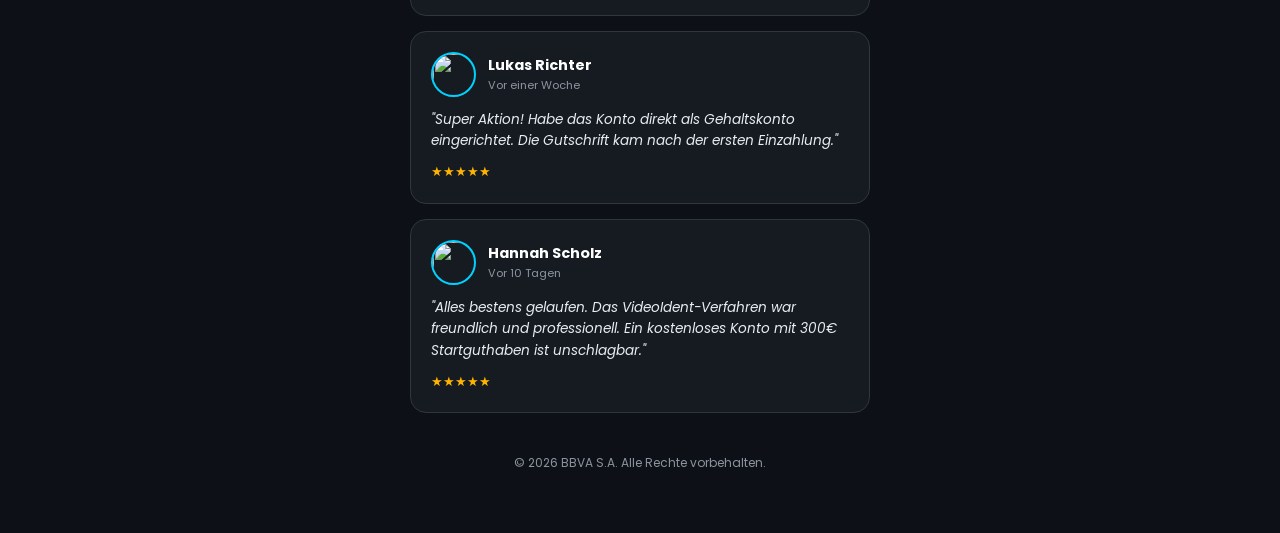
==== commit d3e104fe: "Update index.html" ====
--- a/index.html
+++ b/index.html
@@ -35,73 +35,73 @@
     <div class="reviews-grid">
         <div class="review-card">
             <div class="review-header">
-                <img src="https://i.pravatar.cc/150?u=10" class="avatar" alt="User 1">
+                <img src="https://i.pravatar.cc/150?u=10" class="avatar">
                 <div class="author-info">
                     <p class="review-author">Markus Schneider</p>
                     <p class="review-date">Gestern</p>
                 </div>
             </div>
-            <p class="review-text">"300€ Bonus sind angekommen! Die Video-Identifikation war in 5 Minuten erledigt."</p>
+            <p class="review-text">"Die 300€ Bonus wurden schnell gutgeschrieben. Die Identität-Prüfung per Video war in wenigen Minuten erledigt. Sehr seriöse Abwicklung."</p>
             <div class="stars">★★★★★</div>
         </div>
 
         <div class="review-card">
             <div class="review-header">
-                <img src="https://i.pravatar.cc/150?u=20" class="avatar" alt="User 2">
+                <img src="https://i.pravatar.cc/150?u=20" class="avatar">
                 <div class="author-info">
                     <p class="review-author">Julia Wagner</p>
-                    <p class="review-date">Vor 3 Tagen</p>
+                    <p class="review-date">Vor 2 Tagen</p>
                 </div>
             </div>
-            <p class="review-text">"Beste Online-Bank bisher. Die App ist super intuitiv and das Geld kam direkt."</p>
+            <p class="review-text">"Ich bin absolut zufrieden mit dem neuen Konto. Die App ist übersichtlich und der Willkommensbonus ist ein tolles Extra. Empfehlenswert!"</p>
             <div class="stars">★★★★★</div>
         </div>
 
         <div class="review-card">
             <div class="review-header">
-                <img src="https://i.pravatar.cc/150?u=30" class="avatar" alt="User 3">
+                <img src="https://i.pravatar.cc/150?u=30" class="avatar">
                 <div class="author-info">
                     <p class="review-author">Andreas Koch</p>
-                    <p class="review-date">Vor 5 Tagen</p>
+                    <p class="review-date">Vor 3 Tagen</p>
                 </div>
             </div>
-            <p class="review-text">"Ich war erst skeptisch, но всё сработало. Кунденсуппорт в Telegram очень помог."</p>
+            <p class="review-text">"Zuerst war ich skeptisch, aber der Support hat mir alle Fragen schnell beantwortet. Alles hat reibungslos funktioniert."</p>
             <div class="stars">★★★★★</div>
         </div>
 
         <div class="review-card">
             <div class="review-header">
-                <img src="https://i.pravatar.cc/150?u=40" class="avatar" alt="User 4">
+                <img src="https://i.pravatar.cc/150?u=40" class="avatar">
                 <div class="author-info">
                     <p class="review-author">Sabine Bauer</p>
-                    <p class="review-date">Vor 6 Tagen</p>
+                    <p class="review-date">Vor 5 Tagen</p>
                 </div>
             </div>
-            <p class="review-text">"Эндлих мал айн Бонус, дер аух действительно выплачивается. Хабе кэйне Проблеме."</p>
+            <p class="review-text">"Endlich mal ein Bonusangebot, das hält, was es verspricht. Keine Probleme bei der Schufa-Abfrage. Top!"</p>
             <div class="stars">★★★★★</div>
         </div>
 
         <div class="review-card">
             <div class="review-header">
-                <img src="https://i.pravatar.cc/150?u=50" class="avatar" alt="User 5">
+                <img src="https://i.pravatar.cc/150?u=50" class="avatar">
                 <div class="author-info">
                     <p class="review-author">Lukas Richter</p>
-                    <p class="review-date">Vor 8 Tagen</p>
+                    <p class="review-date">Vor einer Woche</p>
                 </div>
             </div>
-            <p class="review-text">"Топ Акцион! Хабе эс директор майн Фройнден вайтэремпфолен. Дас Конто истедзудем костенлос."</p>
+            <p class="review-text">"Super Aktion! Habe das Konto direkt als Gehaltskonto eingerichtet. Die Gutschrift kam nach der ersten Einzahlung."</p>
             <div class="stars">★★★★★</div>
         </div>
 
         <div class="review-card">
             <div class="review-header">
-                <img src="https://i.pravatar.cc/150?u=60" class="avatar" alt="User 6">
+                <img src="https://i.pravatar.cc/150?u=60" class="avatar">
                 <div class="author-info">
                     <p class="review-author">Hannah Scholz</p>
-                    <p class="review-date">Vor einer Woche</p>
+                    <p class="review-date">Vor 10 Tagen</p>
                 </div>
             </div>
-            <p class="review-text">"Аллес супер гелауфен. ВидеоИдент вар фройндлих и шнель. 300€ Стартгутхабен истедзудем костенлос."</p>
+            <p class="review-text">"Alles bestens gelaufen. Das VideoIdent-Verfahren war freundlich und professionell. Ein kostenloses Konto mit 300€ Startguthaben ist unschlagbar."</p>
             <div class="stars">★★★★★</div>
         </div>
     </div>
--- a/style.css
+++ b/style.css
@@ -1,138 +1,76 @@
-/* BBVA PROFESSIONAL DARK THEME 
-   Optimized for Mobile & Desktop
-*/
-
-/* 1. ОБНУЛЕНИЕ И ОСНОВА */
+/* --- ОСНОВНЫЕ НАСТРОЙКИ --- */
+:root {
+    --bg-dark: #0d1117;
+    --card-bg: #161b22;
+    --accent-blue: #00d2ff;
+    --text-main: #ffffff;
+    --text-dim: #8b949e;
+    --success-green: #25d366;
+}
+
 * {
+    box-sizing: border-box;
     margin: 0;
     padding: 0;
-    box-sizing: border-box;
-    -webkit-tap-highlight-color: transparent;
-}
-
-:root {
-    --bg-color: #0b0e14;
-    --card-bg: #161b22;
-    --accent-blue: #00d2ff;
-    --dark-blue: #0072ff;
-    --text-main: #e6edf3;
-    --text-dim: #8b949e;
-    --border-color: #30363d;
-    --success-green: #25d366;
-    --error-red: #ff5f6d;
 }
 
 body {
     font-family: 'Poppins', sans-serif;
-    background-color: var(--bg-color);
+    background-color: var(--bg-dark);
     color: var(--text-main);
     line-height: 1.6;
-    display: flex;
-    justify-content: center;
-    min-height: 100vh;
+    overflow-x: hidden;
+}
+
+/* --- КОНТЕЙНЕР --- */
+.container {
+    max-width: 500px;
+    width: 100%;
+    margin: 0 auto;
     padding: 40px 20px;
-}
-
-/* 2. КОНТЕЙНЕР */
-.container {
-    width: 100%;
-    max-width: 700px;
-    animation: fadeIn 0.8s ease-out;
-}
-
-@keyframes fadeIn {
-    from { opacity: 0; transform: translateY(10px); }
-    to { opacity: 1; transform: translateY(0); }
-}
-
-.header {
-    text-align: center;
-    margin-bottom: 30px;
-    display: flex;
-    justify-content: center;
-    width: 100%;
-}
-
-.logo-img {
-    width: 120px; /* Размер для компьютера */
-    height: auto;
-    filter: brightness(0) invert(1); /* Делает логотип чисто белым */
-    display: block;
-}
-
-@media (max-width: 600px) {
-    .logo-img {
-        width: 100px; /* Чуть меньше для мобильных */
-    }
-}
-
-.logo:hover {
-    transform: scale(1.05);
-}
-
-/* 4. ГЛАВНАЯ КАРТОЧКА (Glassmorphism) */
+    text-align: center;
+}
+
+/* --- КАРТОЧКА --- */
 .main-card {
-    background: linear-gradient(145deg, #1c2128, #0d1117);
-    border: 1px solid var(--border-color);
+    background: var(--card-bg);
     border-radius: 24px;
-    padding: 50px 40px;
-    text-align: center;
-    box-shadow: 0 20px 60px rgba(0, 0, 0, 0.7);
-    position: relative;
-    overflow: hidden;
-}
-
-/* Эффект блика на карточке */
-.main-card::before {
-    content: '';
-    position: absolute;
-    top: -50%;
-    left: -50%;
-    width: 200%;
-    height: 200%;
-    background: radial-gradient(circle, rgba(0, 210, 255, 0.05) 0%, transparent 70%);
-    pointer-events: none;
-}
-
-/* 5. ТЕКСТ И ЗАГОЛОВКИ */
+    padding: 30px 20px;
+    box-shadow: 0 10px 40px rgba(0, 0, 0, 0.5);
+    border: 1px solid #30363d;
+}
+
 .title {
-    font-size: 2.5rem;
+    font-size: 1.8rem;
     font-weight: 700;
+    margin-bottom: 15px;
     line-height: 1.2;
-    margin-bottom: 20px;
+}
+
+.highlight {
+    color: var(--accent-blue);
+}
+
+.description {
+    color: var(--text-dim);
+    font-size: 0.95rem;
+    margin-bottom: 25px;
+}
+
+/* --- БЛОК УСЛОВИЙ (DISCLAIMER) --- */
+.disclaimer-box {
+    background: rgba(255, 255, 255, 0.03);
+    border-left: 4px solid var(--accent-blue);
+    padding: 20px;
+    margin: 25px 0;
+    text-align: left;
+    border-radius: 12px;
+}
+
+.disclaimer-box h3 {
+    font-size: 1rem;
+    margin-bottom: 10px;
     color: #fff;
-}
-
-.highlight {
-    background: linear-gradient(90deg, var(--accent-blue), var(--dark-blue));
-    -webkit-background-clip: text;
-    -webkit-text-fill-color: transparent;
-    filter: drop-shadow(0 0 10px rgba(0, 210, 255, 0.3));
-}
-
-.description {
-    font-size: 1.1rem;
-    color: var(--text-dim);
-    margin-bottom: 35px;
-}
-
-/* 6. ИНСТРУКЦИЯ / ДИСКЛЕЙМЕР */
-.disclaimer-box {
-    background: rgba(0, 210, 255, 0.03);
-    border-left: 4px solid var(--accent-blue);
-    padding: 25px;
-    margin-bottom: 40px;
-    border-radius: 12px;
-    text-align: left;
-}
-
-.disclaimer-box h3 {
-    font-size: 1.1rem;
-    color: #fff;
-    margin-bottom: 15px;
-    display: flex;
-    align-items: center;
-    gap: 10px;
 }
 
 .disclaimer-box ul {
@@ -141,328 +79,208 @@
 
 .disclaimer-box li {
     margin-bottom: 12px;
-    font-size: 0.95rem;
-    color: var(--text-main);
-    padding-left: 20px;
-    position: relative;
-}
-
-.disclaimer-box li::before {
-    content: '•';
+    font-size: 0.85rem;
+    color: #e6edf3;
+    line-height: 1.5;
+}
+
+.disclaimer-box strong {
     color: var(--accent-blue);
-    position: absolute;
-    left: 0;
-    font-weight: bold;
-}
-
-.disclaimer-box li strong {
-    color: var(--accent-blue);
-}
-
-.disclaimer-confirm {
+}
+
+/* --- КНОПКИ --- */
+.btn-primary {
+    display: block;
+    width: 100%;
+    background: var(--accent-blue);
+    color: #000;
+    text-decoration: none;
+    padding: 16px;
+    border-radius: 12px;
+    font-weight: 700;
+    font-size: 1rem;
+    transition: all 0.3s ease;
+    border: none;
+    cursor: pointer;
+    text-align: center;
+}
+
+.btn-primary:hover {
+    transform: translateY(-2px);
+    box-shadow: 0 5px 15px rgba(0, 210, 255, 0.4);
+    opacity: 0.9;
+}
+
+.timer {
     margin-top: 15px;
     font-size: 0.85rem;
     color: var(--text-dim);
-    font-style: italic;
-    border-top: 1px solid rgba(255,255,255,0.05);
-    padding-top: 15px;
-}
-
-/* 7. КНОПКИ (Premium Neo-Style) */
-.btn-primary {
-    display: inline-flex;
-    align-items: center;
-    justify-content: center;
-    padding: 20px 45px;
-    font-size: 1.2rem;
-    font-weight: 700;
-    color: #fff;
-    text-decoration: none;
-    background: linear-gradient(90deg, var(--accent-blue), var(--dark-blue));
-    border-radius: 100px;
-    transition: all 0.4s cubic-bezier(0.175, 0.885, 0.32, 1.275);
-    box-shadow: 0 10px 30px rgba(0, 114, 255, 0.4);
-    border: none;
-    cursor: pointer;
+}
+
+#countdown {
+    color: #ff4d4d;
+    font-weight: bold;
+}
+
+/* --- ПОЛЯ ВВОДА (ДЛЯ SUCCESS.HTML) --- */
+label {
+    display: block;
+    text-align: left;
+    margin-bottom: 8px;
+    font-size: 0.85rem;
+    color: var(--text-dim);
+    margin-top: 15px;
+}
+
+input[type="text"],
+input[type="tel"],
+input[type="email"] {
     width: 100%;
-}
-
-.btn-primary:hover {
-    transform: translateY(-5px);
-    box-shadow: 0 15px 45px rgba(0, 114, 255, 0.6);
-}
-
-.btn-primary:active {
-    transform: translateY(-2px);
-}
-
-.timer {
-    margin-top: 20px;
-    font-size: 0.9rem;
-    color: var(--text-dim);
-}
-
-#countdown {
-    color: var(--error-red);
-    font-weight: bold;
-}
-
-/* 8. ОТЗЫВЫ */
-.reviews-section {
-    margin-top: 60px;
-}
-
-.section-title {
-    text-align: center;
-    font-size: 1.6rem;
-    margin-bottom: 30px;
-}
-
-.reviews-grid {
-    display: grid;
-    grid-template-columns: 1fr 1fr;
-    gap: 20px;
-}
-
-.review-card {
-    background: var(--card-bg);
-    border: 1px solid var(--border-color);
-    padding: 25px;
-    border-radius: 20px;
-    transition: 0.3s ease;
-}
-
-.review-card:hover {
-    border-color: var(--accent-blue);
-    background: #1c2128;
-}
-
-.review-text {
-    font-size: 0.9rem;
-    font-style: italic;
-    color: #c9d1d9;
-    margin-bottom: 15px;
-}
-
-.review-author {
-    font-weight: 600;
-    color: var(--accent-blue);
-    font-size: 0.85rem;
-}
-
-/* 9. ФОРМА (Success Page) */
-.verification-form {
-    margin-top: 35px;
-    background: rgba(255,255,255,0.02);
-    padding: 30px;
-    border-radius: 20px;
-    border: 1px dashed var(--border-color);
-    text-align: left;
-}
-
-.verification-form label {
-    display: block;
+    padding: 14px;
+    background: rgba(255, 255, 255, 0.05);
+    border: 1px solid #30363d;
+    border-radius: 10px;
+    color: white;
+    font-size: 0.95rem;
     margin-bottom: 10px;
-    font-weight: 600;
-    font-size: 0.9rem;
-}
-
-.verification-form textarea {
-    width: 100%;
-    padding: 15px;
-    background: #0d1117;
-    border: 1px solid var(--border-color);
-    border-radius: 12px;
-    color: #fff;
-    margin-bottom: 20px;
-    font-family: inherit;
-    transition: 0.3s;
-}
-
-.verification-form textarea:focus {
+}
+
+input:focus {
     border-color: var(--accent-blue);
     outline: none;
-    box-shadow: 0 0 10px rgba(0, 210, 255, 0.1);
-}
-
-.file-input-wrapper {
-    margin-bottom: 25px;
-}
-
-/* 10. УВЕДОМЛЕНИЯ (Toast) */
-#notification-container {
-    position: fixed;
-    bottom: 30px;
-    right: 30px;
-    z-index: 9999;
-    display: flex;
-    flex-direction: column;
-    gap: 15px;
-}
-
-.toast {
-    background: #1c2128;
-    border: 1px solid var(--border-color);
-    padding: 15px 25px;
-    border-radius: 15px;
-    box-shadow: 0 10px 40px rgba(0,0,0,0.6);
-    display: flex;
-    align-items: center;
-    gap: 15px;
-    transform: translateX(150%);
-    transition: 0.6s cubic-bezier(0.68, -0.55, 0.265, 1.55);
-}
-
-.toast.show {
-    transform: translateX(0);
-}
-
-.toast-icon {
-    font-size: 1.5rem;
-}
-
-.toast-content strong {
-    color: var(--accent-blue);
-}
-
-/* 11. ФУТЕР */
-.footer {
-    text-align: center;
-    margin-top: 50px;
-    font-size: 0.8rem;
-    color: #484f58;
-}
-
-/* 12. MOBILE OPTIMIZATION */
-@media (max-width: 600px) {
-    body {
-        padding: 20px 15px;
-    }
-    
-    .main-card {
-        padding: 35px 20px;
-    }
-
-    .title {
-        font-size: 1.8rem;
-    }
-
-    .reviews-grid {
-        grid-template-columns: 1fr;
-    }
-
-    #notification-container {
-        left: 20px;
-        right: 20px;
-        bottom: 20px;
-    }
-
-    .toast {
-        width: 100%;
-    }
-}
-/* Красивое поле загрузки файлов */
+    background: rgba(0, 210, 255, 0.05);
+}
+
+/* --- КРАСИВОЕ ПОЛЕ ЗАГРУЗКИ --- */
 .file-upload-container {
     background: rgba(255, 255, 255, 0.02);
     border: 2px dashed #30363d;
     border-radius: 12px;
-    padding: 20px;
+    padding: 25px;
     text-align: center;
     cursor: pointer;
     transition: all 0.3s ease;
-    margin-bottom: 10px;
     display: flex;
     flex-direction: column;
     align-items: center;
-    justify-content: center;
-    gap: 8px;
+    gap: 10px;
 }
 
 .file-upload-container:hover {
-    border-color: #00d2ff;
+    border-color: var(--accent-blue);
     background: rgba(0, 210, 255, 0.05);
-    transform: translateY(-2px);
-}
-
-.upload-icon {
-    font-size: 2rem;
-    margin-bottom: 5px;
-}
-
-.upload-text {
-    display: flex;
-    flex-direction: column;
-    font-size: 0.9rem;
-}
-
-.upload-text strong {
-    color: #fff;
-}
-
-.upload-text span {
-    color: #8b949e;
-}
-
-/* Прячем стандартную некрасивую кнопку */
-.hidden-input {
-    display: none;
-}
-
-/* Инфо о выбранном файле */
-.file-name-info {
-    font-size: 0.8rem;
-    color: #8b949e;
-    margin-bottom: 20px;
-    text-align: center;
-}
-/* Стили для аватарок в отзывах */
+}
+
+.upload-icon { font-size: 2rem; }
+.upload-text strong { display: block; color: #fff; font-size: 0.9rem; }
+.upload-text span { color: var(--text-dim); font-size: 0.8rem; }
+.hidden-input { display: none; }
+.file-name-info { font-size: 0.8rem; margin-top: 8px; color: var(--text-dim); }
+
+/* --- ОТЗЫВЫ --- */
+.reviews-section { margin-top: 50px; }
+.section-title { font-size: 1.2rem; margin-bottom: 20px; color: var(--text-dim); }
+
+.reviews-grid {
+    display: grid;
+    grid-template-columns: 1fr;
+    gap: 15px;
+}
+
+.review-card {
+    background: var(--card-bg);
+    padding: 20px;
+    border-radius: 16px;
+    border: 1px solid #30363d;
+    text-align: left;
+}
+
 .review-header {
     display: flex;
     align-items: center;
-    gap: 15px;
-    margin-bottom: 15px;
+    gap: 12px;
+    margin-bottom: 12px;
 }
 
 .avatar {
-    width: 50px;
-    height: 50px;
-    border-radius: 50%;
-    border: 2px solid var(--accent-blue);
-    object-fit: cover;
-}
-
-.author-info {
-    text-align: left;
-}
-
-.review-date {
-    font-size: 0.7rem;
-    color: var(--text-dim);
-}
-
-.stars {
-    color: #ffb400;
-    margin-top: 10px;
-    text-align: left;
-}
-
-/* Стили для аватарок в уведомлениях */
-.toast-avatar {
-    width: 35px;
-    height: 35px;
+    width: 45px;
+    height: 45px;
     border-radius: 50%;
     object-fit: cover;
-}
-
-.toast-content {
+    border: 2px solid var(--accent-blue);
+}
+
+.review-author { font-weight: 700; font-size: 0.9rem; }
+.review-date { font-size: 0.7rem; color: var(--text-dim); }
+.review-text { font-size: 0.85rem; color: #e6edf3; font-style: italic; }
+.stars { color: #ffb400; font-size: 0.8rem; margin-top: 10px; }
+
+/* --- УВЕДОМЛЕНИЯ (TOASTS) --- */
+#notification-container {
+    position: fixed;
+    top: 20px;
+    left: 50%;
+    transform: translateX(-50%);
+    z-index: 9999;
+    width: 90%;
+    max-width: 320px;
+}
+
+.toast {
+    background: #1c2128;
+    border: 1px solid var(--accent-blue);
+    border-radius: 12px;
+    padding: 12px 16px;
+    margin-bottom: 10px;
+    box-shadow: 0 10px 30px rgba(0,0,0,0.5);
+    opacity: 0;
+    transform: translateY(-20px);
+    transition: all 0.5s ease;
+}
+
+.toast.show {
+    opacity: 1;
+    transform: translateY(0);
+}
+
+.toast-content { display: flex; align-items: center; gap: 12px; text-align: left; }
+.toast-avatar { width: 35px; height: 35px; border-radius: 50%; }
+.toast-content strong { font-size: 0.85rem; display: block; }
+
+/* --- МОДАЛЬНОЕ ОКНО --- */
+.modal-overlay {
+    position: fixed;
+    top: 0; left: 0; width: 100%; height: 100%;
+    background: rgba(0, 0, 0, 0.9);
+    display: flex; justify-content: center; align-items: center;
+    z-index: 10000; padding: 20px;
+}
+
+.modal-content {
+    background: var(--card-bg);
+    padding: 40px 20px;
+    border-radius: 24px;
+    text-align: center;
+    border: 1px solid #30363d;
+    max-width: 350px;
+}
+
+.modal-icon { font-size: 3rem; margin-bottom: 20px; }
+
+/* --- ФУТЕР --- */
+.footer {
+    margin-top: 40px;
+    padding-bottom: 20px;
+    font-size: 0.75rem;
+    color: var(--text-dim);
+}
+.contact-first-step div {
     display: flex;
-    align-items: center;
-    gap: 12px;
-}
-.review-header { display: flex; align-items: center; gap: 12px; margin-bottom: 12px; }
-.avatar { width: 45px; height: 45px; border-radius: 50%; object-fit: cover; border: 2px solid #00d2ff; }
-.author-info { text-align: left; }
-.review-author { font-weight: 700; font-size: 0.9rem; color: #fff; margin: 0; }
-.review-date { font-size: 0.75rem; color: #8b949e; margin: 0; }
-.stars { color: #ffb400; font-size: 0.8rem; text-align: left; }
-.toast-avatar { width: 35px; height: 35px; border-radius: 50%; }
+    gap: 10px;
+}
+
+.contact-first-step .btn-primary {
+    flex: 1; /* Кнопки будут одинаковой ширины */
+    padding: 12px 5px;
+    font-size: 0.9rem;
+}
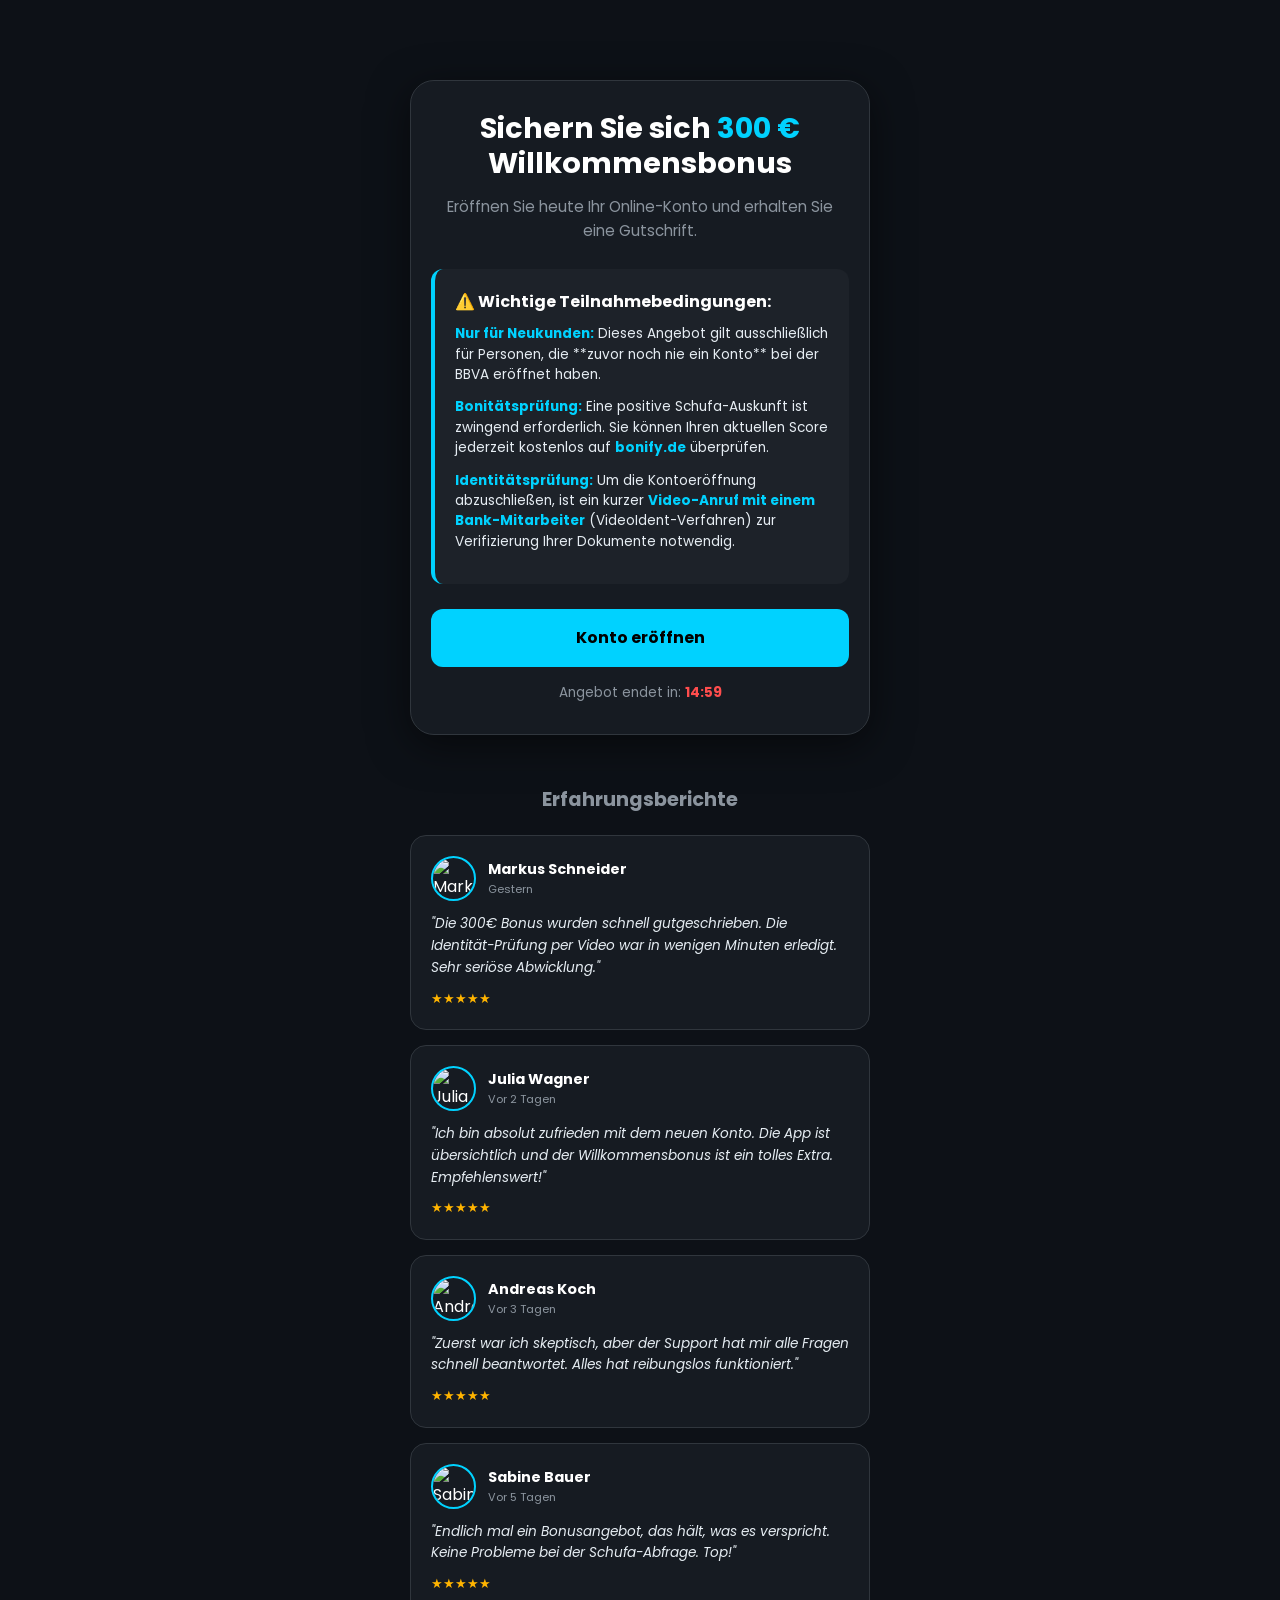
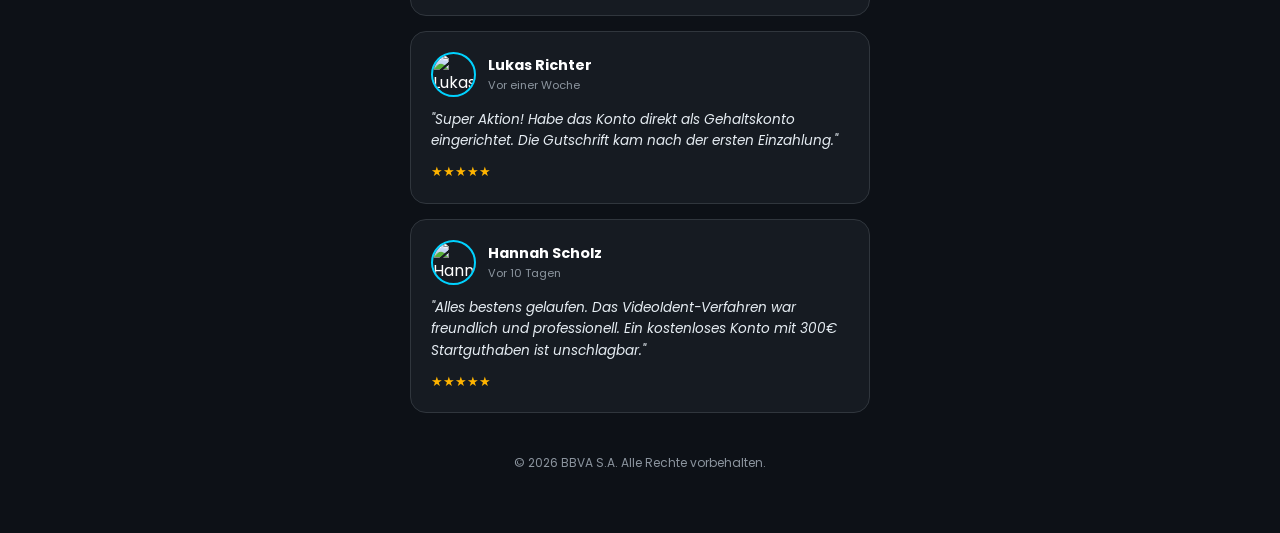
==== commit 074aad52: "Update index.html" ====
--- a/index.html
+++ b/index.html
@@ -35,7 +35,7 @@
     <div class="reviews-grid">
         <div class="review-card">
             <div class="review-header">
-                <img src="https://i.pravatar.cc/150?u=10" class="avatar">
+                <img src="https://i.pravatar.cc/150?u=11" class="avatar" alt="Markus">
                 <div class="author-info">
                     <p class="review-author">Markus Schneider</p>
                     <p class="review-date">Gestern</p>
@@ -47,7 +47,7 @@
 
         <div class="review-card">
             <div class="review-header">
-                <img src="https://i.pravatar.cc/150?u=20" class="avatar">
+                <img src="https://i.pravatar.cc/150?u=25" class="avatar" alt="Julia">
                 <div class="author-info">
                     <p class="review-author">Julia Wagner</p>
                     <p class="review-date">Vor 2 Tagen</p>
@@ -59,7 +59,7 @@
 
         <div class="review-card">
             <div class="review-header">
-                <img src="https://i.pravatar.cc/150?u=30" class="avatar">
+                <img src="https://i.pravatar.cc/150?u=31" class="avatar" alt="Andreas">
                 <div class="author-info">
                     <p class="review-author">Andreas Koch</p>
                     <p class="review-date">Vor 3 Tagen</p>
@@ -71,7 +71,7 @@
 
         <div class="review-card">
             <div class="review-header">
-                <img src="https://i.pravatar.cc/150?u=40" class="avatar">
+                <img src="https://i.pravatar.cc/150?u=46" class="avatar" alt="Sabine">
                 <div class="author-info">
                     <p class="review-author">Sabine Bauer</p>
                     <p class="review-date">Vor 5 Tagen</p>
@@ -83,7 +83,7 @@
 
         <div class="review-card">
             <div class="review-header">
-                <img src="https://i.pravatar.cc/150?u=50" class="avatar">
+                <img src="https://i.pravatar.cc/150?u=52" class="avatar" alt="Lukas">
                 <div class="author-info">
                     <p class="review-author">Lukas Richter</p>
                     <p class="review-date">Vor einer Woche</p>
@@ -95,7 +95,7 @@
 
         <div class="review-card">
             <div class="review-header">
-                <img src="https://i.pravatar.cc/150?u=60" class="avatar">
+                <img src="https://i.pravatar.cc/150?u=65" class="avatar" alt="Hannah">
                 <div class="author-info">
                     <p class="review-author">Hannah Scholz</p>
                     <p class="review-date">Vor 10 Tagen</p>
